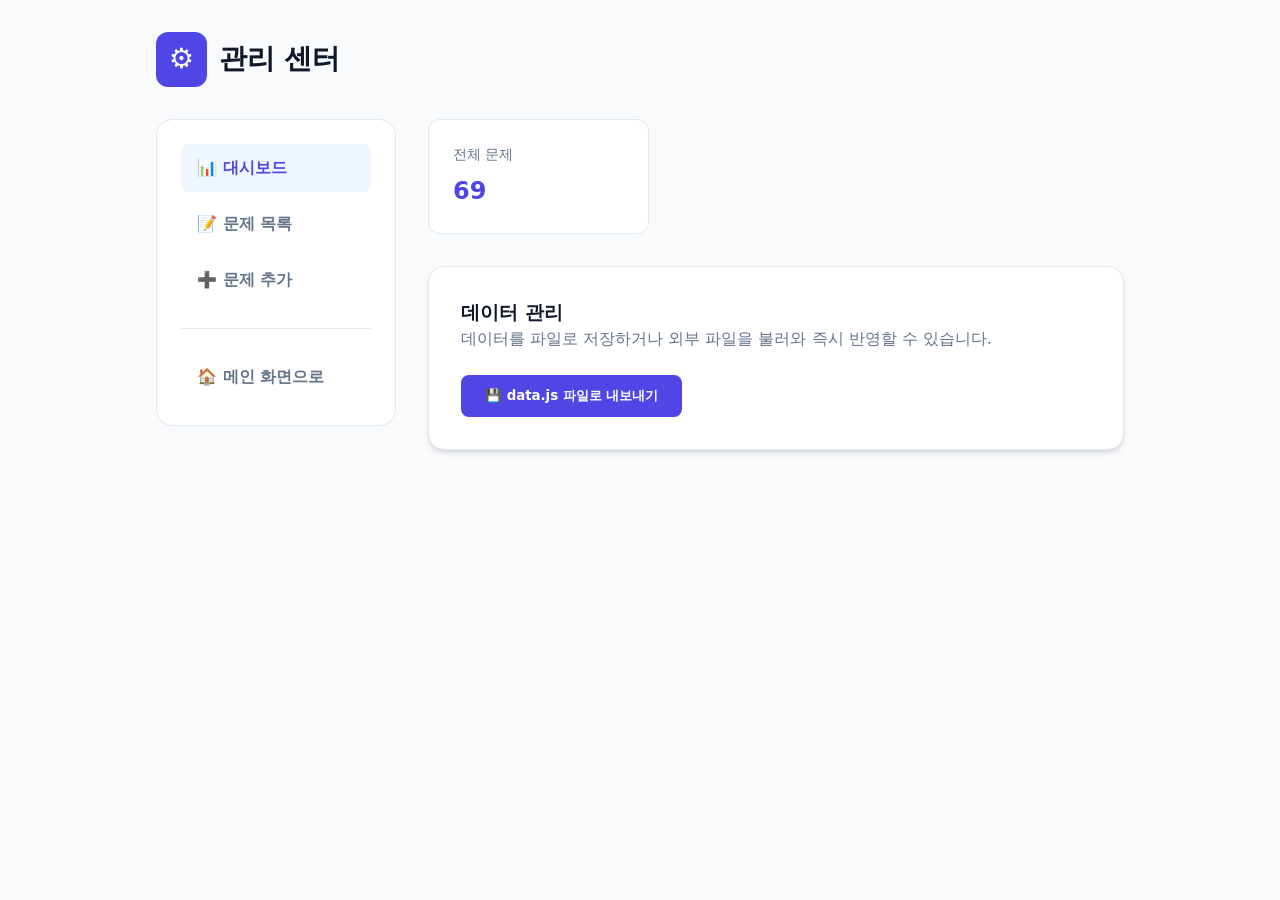
==== assets/pages/admin.html @ 3ff51e2a "버그 수정 및 onoff 기능" ====
<!DOCTYPE html>
<html lang="ko">
<head>
    <meta charset="UTF-8">
    <meta name="viewport" content="width=device-width, initial-scale=1.0">
    <title>관리 센터 - Smart Quiz</title>
    <link rel="stylesheet" href="../css/style.css">
</head>
<body>
    <div class="app-container">
        <header style="margin-bottom: 2rem;">
            <h1 style="font-size: 1.75rem; display: flex; align-items: center; gap: 0.75rem;">
                <span style="background: var(--primary); color: white; padding: 0.4rem 0.8rem; border-radius: 0.75rem;">⚙️</span>
                관리 센터
            </h1>
        </header>

        <div class="admin-layout">
            <aside class="admin-sidebar">
                <ul class="nav-menu">
                    <li class="nav-item active" onclick="switchTab(this, 'dashboard')">📊 대시보드</li>
                    <li class="nav-item" onclick="switchTab(this, 'list')">📝 문제 목록</li>
                    <li class="nav-item" onclick="switchTab(this, 'add')">➕ 문제 추가</li>
                </ul>
                <hr style="margin: 1.5rem 0; border: none; border-top: 1px solid var(--border-color);">
                <a href="../../index.html" class="nav-item">🏠 메인 화면으로</a>
            </aside>

            <main class="admin-content">
                <div id="dashboard" class="tab-content active">
                    <div class="stats-grid">
                        <div class="stat-widget">
                            <span class="label">전체 문제</span>
                            <span class="value" id="stat-total">0</span>
                        </div>
                    </div>
                    <div class="card">
                        <h3>데이터 관리</h3>
                        <p style="color: var(--text-muted); margin-bottom: 1.5rem;">데이터를 파일로 저장하거나 외부 파일을 불러와 즉시 반영할 수 있습니다.</p>
                        <div style="display: flex; gap: 10px; flex-wrap: wrap;">
                            <button onclick="downloadDataFile()" class="btn btn-primary">💾 data.js 파일로 내보내기</button>
                        </div>
                    </div>
                </div>

                <div id="list" class="tab-content">
                    <div class="card">
                        <div style="display: flex; justify-content: space-between; align-items: center; margin-bottom: 1.5rem;">
                            <h3>문제 목록</h3>
                            <span id="list-count" style="font-size: 0.875rem; color: var(--text-muted);">0개</span>
                        </div>
                        <div id="questions-list"></div>
                    </div>
                </div>

                <div id="add" class="tab-content">
                    <div class="card">
                        <h3 id="form-title">새 문제 등록</h3>
                        <form id="add-form" style="margin-top: 1.5rem; display: flex; flex-direction: column; gap: 1.25rem;">
                            <div class="form-group">
                                <label>문제 유형</label>
                                <div class="type-selector">
                                    <button type="button" class="type-btn active" onclick="setQuestionType(this, 'multiple')">객관식</button>
                                    <button type="button" class="type-btn" onclick="setQuestionType(this, 'short')">단답형</button>
                                </div>
                            </div>
                            <div class="form-group">
                                <label>과목 분류</label>
                                <div id="category-badge-list" style="display: flex; flex-wrap: wrap; gap: 6px; margin-top: 0.5rem; margin-bottom: 0.25rem;"></div>
                                <input type="text" id="category" required placeholder="과목명을 입력하세요" list="category-suggestions">
                                <datalist id="category-suggestions"></datalist>
                            </div>
                            <div class="form-group">
                                <label>질문 내용</label>
                                <input type="text" id="question" required placeholder="질문을 입력하세요">
                            </div>

                            <div id="multiple-choice-area">
                                <div class="form-group">
                                    <label style="display: flex; justify-content: space-between;">
                                        보기 구성
                                        <button type="button" class="btn-icon" onclick="addOptionField()">+ 추가</button>
                                    </label>
                                    <div id="options-container" style="margin-top: 0.5rem;"></div>
                                </div>
                                <div class="form-group">
                                    <label>정답 선택</label>
                                    <select id="multiple-answer"></select>
                                </div>
                            </div>

                            <div id="short-answer-area" style="display: none;">
                                <div class="form-group">
                                    <label>정답 입력 (여러 정답 가능 시 쉼표(,)로 구분)</label>
                                    <input type="text" id="short-answer" placeholder="예: CPU, 중앙처리장치">
                                </div>
                            </div>

                            <div style="display: flex; gap: 10px;">
                                <button type="submit" class="btn btn-primary" style="flex: 1;">데이터베이스에 저장 (임시)</button>
                                <button type="button" id="cancel-btn" class="btn btn-outline" style="display: none;" onclick="cancelEdit()">취소</button>
                            </div>
                        </form>
                    </div>
                </div>
            </main>
        </div>
    </div>

    <script src="../../data.js"></script>
    <script src="../js/admin.js"></script>
</body>
</html>
---- assets/css/style.css ----
:root {
    --primary: #4f46e5;
    --primary-hover: #4338ca;
    --secondary: #64748b;
    --bg-main: #f8fafc;
    --bg-card: #ffffff;
    --text-main: #1e293b;
    --text-muted: #64748b;
    --accent-success: #10b981;
    --accent-error: #ef4444;
    --border-color: #e2e8f0;
    --shadow: 0 4px 6px -1px rgb(0 0 0 / 0.1), 0 2px 4px -2px rgb(0 0 0 / 0.1);
    --shadow-lg: 0 10px 15px -3px rgb(0 0 0 / 0.1), 0 4px 6px -4px rgb(0 0 0 / 0.1);
}

* {
    margin: 0;
    padding: 0;
    box-sizing: border-box;
}

body {
    background-color: var(--bg-main);
    color: var(--text-main);
    font-family: 'Pretendard', -apple-system, BlinkMacSystemFont, system-ui, Roboto, sans-serif;
    line-height: 1.5;
}

/* Container */
.app-container {
    max-width: 1000px;
    margin: 2rem auto;
    padding: 0 1rem;
}

/* Header */
.app-header {
    display: flex;
    justify-content: space-between;
    align-items: center;
    margin-bottom: 3rem;
}

.app-header h1 {
    font-size: 2rem;
    color: var(--primary);
}

.screen-header {
    display: flex;
    justify-content: space-between;
    align-items: flex-end;
    margin-bottom: 1.5rem;
}

/* Card Design */
.card {
    background: var(--bg-card);
    border-radius: 1rem;
    border: 1px solid var(--border-color);
    box-shadow: var(--shadow);
    padding: 2rem;
    margin-bottom: 1.5rem;
}

/* Typography */
h1, h2, h3 {
    font-weight: 700;
    color: #0f172a;
}

/* Button System */
.btn {
    display: inline-flex;
    align-items: center;
    justify-content: center;
    padding: 0.75rem 1.5rem;
    border-radius: 0.5rem;
    font-weight: 600;
    cursor: pointer;
    transition: all 0.2s;
    border: none;
    font-family: inherit;
    gap: 0.5rem;
}

.btn-primary {
    background-color: var(--primary);
    color: white;
}

.btn-primary:hover {
    background-color: var(--primary-hover);
    transform: translateY(-1px);
}

.btn-outline {
    background: transparent;
    border: 1px solid var(--border-color);
    color: var(--secondary);
}

.btn-outline:hover {
    background: #f1f5f9;
}

/* Quiz Specific */
ul#options-list {
    list-style: none;
    margin: 1.5rem 0;
}

ul#options-list li {
    background: var(--bg-card);
    border: 1px solid var(--border-color);
    padding: 1.25rem;
    border-radius: 0.75rem;
    margin-bottom: 0.75rem;
    cursor: pointer;
    transition: all 0.2s;
    font-weight: 500;
}

ul#options-list li:hover {
    border-color: var(--primary);
    background-color: #f5f3ff;
}

ul#options-list li.selected {
    background-color: var(--primary);
    color: white;
    border-color: var(--primary);
}

/* Category Grid */
.category-grid {
    display: grid;
    grid-template-columns: repeat(auto-fill, minmax(280px, 1fr));
    gap: 1.5rem;
    margin-top: 2rem;
}

.category-card {
    background: white;
    padding: 1.5rem;
    border-radius: 1rem;
    border: 1px solid var(--border-color);
    cursor: pointer;
    transition: all 0.3s cubic-bezier(0.4, 0, 0.2, 1);
    position: relative;
    overflow: hidden;
}

.category-card:hover {
    transform: translateY(-4px);
    box-shadow: var(--shadow-lg);
    border-color: var(--primary);
}

.category-card h3 {
    margin-bottom: 0.5rem;
    font-size: 1.25rem;
}

.category-card .stats {
    font-size: 0.875rem;
    color: var(--text-muted);
}

.category-card::after {
    content: '→';
    position: absolute;
    right: 1.5rem;
    bottom: 1.5rem;
    font-size: 1.5rem;
    color: var(--primary);
    opacity: 0.3;
}

/* Result & Review */
.review-item {
    padding: 1.5rem;
    background: #f8fafc;
    border-radius: 0.75rem;
    margin-bottom: 1rem;
}

.wrong-answer { color: var(--accent-error); font-weight: 600; }
.correct-answer { color: var(--accent-success); font-weight: 600; }

/* Admin Dashboard Layout */
.admin-layout {
    display: flex;
    gap: 2rem;
    min-height: 80vh;
}

.admin-sidebar {
    width: 240px;
    flex-shrink: 0;
    background: #fff;
    border-radius: 1rem;
    border: 1px solid var(--border-color);
    padding: 1.5rem;
    height: fit-content;
    position: sticky;
    top: 2rem;
}

.admin-content {
    flex-grow: 1;
}

.nav-menu {
    list-style: none;
    display: flex;
    flex-direction: column;
    gap: 0.5rem;
}

.nav-item {
    padding: 0.75rem 1rem;
    border-radius: 0.5rem;
    cursor: pointer;
    font-weight: 600;
    color: var(--secondary);
    transition: all 0.2s;
    text-decoration: none;
    display: block;
}

.nav-item:hover, .nav-item.active {
    background-color: #eff6ff;
    color: var(--primary);
}

.tab-content {
    display: none;
}

.tab-content.active {
    display: block;
}

.stats-grid {
    display: grid;
    grid-template-columns: repeat(3, 1fr);
    gap: 1rem;
    margin-bottom: 2rem;
}

.stat-widget {
    background: white;
    padding: 1.5rem;
    border-radius: 0.75rem;
    border: 1px solid var(--border-color);
}

.stat-widget .label {
    display: block;
    color: var(--text-muted);
    font-size: 0.875rem;
    margin-bottom: 0.5rem;
}

.stat-widget .value {
    display: block;
    font-size: 1.5rem;
    font-weight: 700;
    color: var(--primary);
}

/* Form Styles */
.form-group {
    display: flex;
    flex-direction: column;
    gap: 0.5rem;
}

.form-group input, .form-group select {
    border: 1px solid var(--border-color);
    width: 100%;
    padding: 0.75rem;
    border-radius: 0.5rem;
    font-family: inherit;
}

/* Question List Items */
.q-card {
    border-bottom: 1px solid var(--border-color);
    padding: 1.5rem 0;
    display: flex;
    justify-content: space-between;
    align-items: flex-start;
}

.q-card:last-child {
    border: none;
}

/* Category Suggestions */
.category-suggestion {
    cursor: pointer;
    background: #f1f5f9;
    padding: 2px 8px;
    border-radius: 4px;
    font-size: 0.75rem;
    color: var(--primary);
    border: 1px solid var(--border-color);
    transition: all 0.2s;
}

.category-suggestion:hover {
    background: var(--primary);
    color: white;
}

/* Short Answer Input */
.short-answer-input {
    width: 100%;
    padding: 1rem;
    border: 2px solid var(--border-color);
    border-radius: 0.75rem;
    font-size: 1.1rem;
    margin: 1.5rem 0;
    font-family: inherit;
    transition: border-color 0.2s;
}

.short-answer-input:focus {
    outline: none;
    border-color: var(--primary);
}

/* Admin Dynamic Options */
.option-input-group {
    display: flex;
    align-items: center;
    gap: 0.5rem;
    margin-bottom: 0.5rem;
}

.option-input-group input {
    margin-top: 0 !important;
}

.btn-icon {
    padding: 0.5rem;
    background: #f1f5f9;
    border-radius: 0.4rem;
    cursor: pointer;
    font-size: 0.8rem;
    border: 1px solid var(--border-color);
}

.btn-icon:hover {
    background: #e2e8f0;
}

.type-selector {
    display: flex;
    gap: 10px;
    margin-top: 0.5rem;
}

.type-btn {
    flex: 1;
    padding: 0.6rem;
    border: 1px solid var(--border-color);
    background: white;
    border-radius: 0.5rem;
    cursor: pointer;
    font-weight: 600;
}

.type-btn.active {
    background: var(--primary);
    color: white;
    border-color: var(--primary);
}
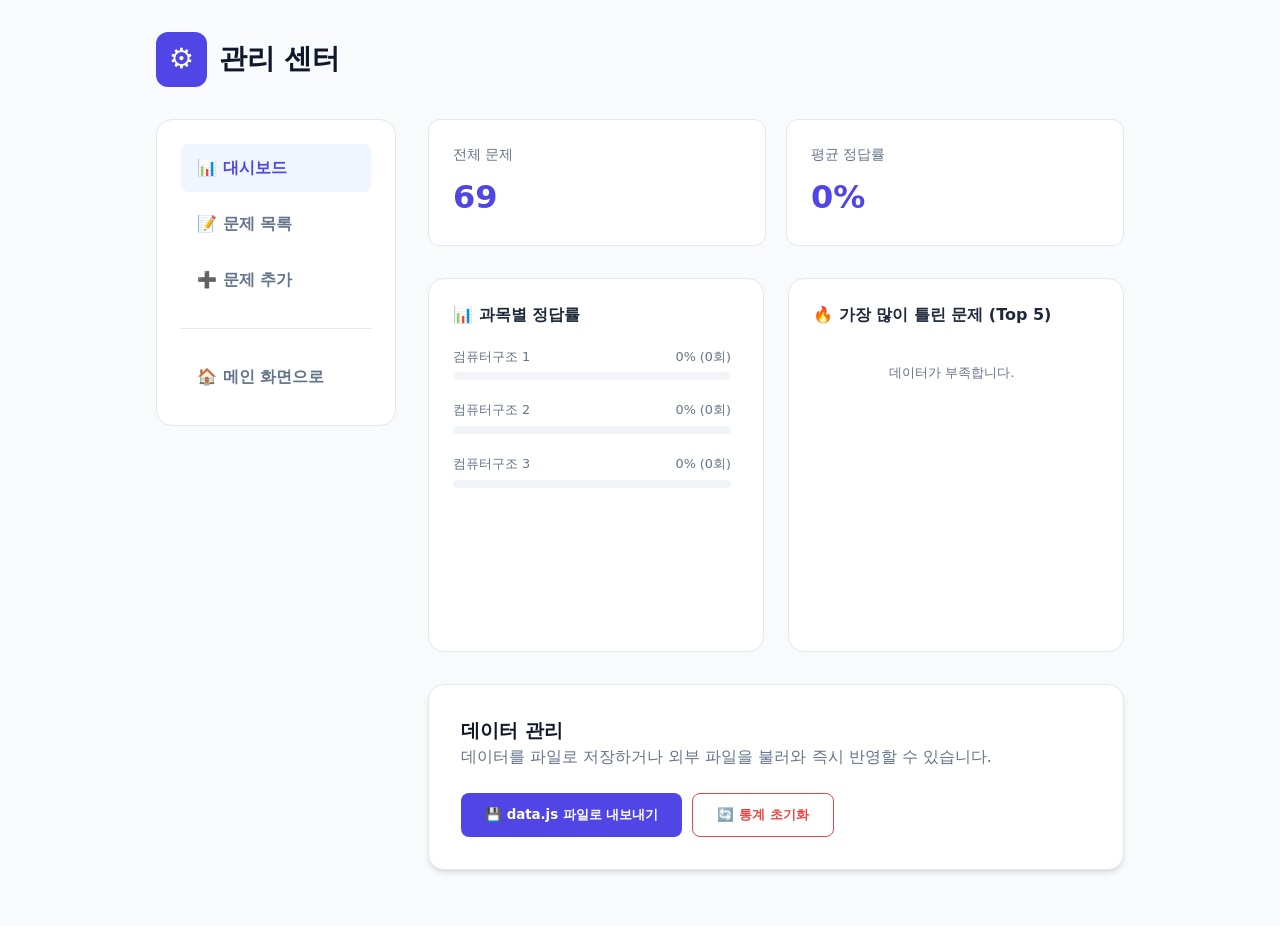
==== commit 217b1652: "ui 2차 추가" ====
--- a/assets/pages/admin.html
+++ b/assets/pages/admin.html
@@ -33,12 +33,31 @@
                             <span class="label">전체 문제</span>
                             <span class="value" id="stat-total">0</span>
                         </div>
+                        <div class="stat-widget">
+                            <span class="label">평균 정답률</span>
+                            <div class="stat-summary">
+                                <span class="large" id="stat-avg-accuracy">0%</span>
+                            </div>
+                        </div>
                     </div>
+
+                    <div class="viz-container">
+                        <div class="viz-card">
+                            <h4>📊 과목별 정답률</h4>
+                            <div id="category-chart" class="chart-container"></div>
+                        </div>
+                        <div class="viz-card">
+                            <h4>🔥 가장 많이 틀린 문제 (Top 5)</h4>
+                            <div id="difficult-questions-chart" class="chart-container"></div>
+                        </div>
+                    </div>
+
                     <div class="card">
                         <h3>데이터 관리</h3>
                         <p style="color: var(--text-muted); margin-bottom: 1.5rem;">데이터를 파일로 저장하거나 외부 파일을 불러와 즉시 반영할 수 있습니다.</p>
                         <div style="display: flex; gap: 10px; flex-wrap: wrap;">
                             <button onclick="downloadDataFile()" class="btn btn-primary">💾 data.js 파일로 내보내기</button>
+                            <button onclick="resetStats()" class="btn btn-outline" style="color: var(--accent-error); border-color: var(--accent-error);">🔄 통계 초기화</button>
                         </div>
                     </div>
                 </div>
--- a/assets/css/style.css
+++ b/assets/css/style.css
@@ -24,6 +24,7 @@
     color: var(--text-main);
     font-family: 'Pretendard', -apple-system, BlinkMacSystemFont, system-ui, Roboto, sans-serif;
     line-height: 1.5;
+    scrollbar-gutter: stable; /* 스크롤바 출현 시 화면 밀림 방지 */
 }
 
 /* Container */
@@ -209,6 +210,7 @@
 
 .admin-content {
     flex-grow: 1;
+    min-height: 600px; /* 탭 전환 시 높이 점프 방지 */
 }
 
 .nav-menu {
@@ -236,16 +238,26 @@
 
 .tab-content {
     display: none;
+    opacity: 0;
+    transform: translateY(10px);
 }
 
 .tab-content.active {
     display: block;
+    animation: tabFadeIn 0.4s ease forwards;
+}
+
+@keyframes tabFadeIn {
+    to { 
+        opacity: 1; 
+        transform: translateY(0); 
+    }
 }
 
 .stats-grid {
     display: grid;
-    grid-template-columns: repeat(3, 1fr);
-    gap: 1rem;
+    grid-template-columns: repeat(auto-fit, minmax(200px, 1fr));
+    gap: 1.25rem;
     margin-bottom: 2rem;
 }
 
@@ -265,8 +277,8 @@
 
 .stat-widget .value {
     display: block;
-    font-size: 1.5rem;
-    font-weight: 700;
+    font-size: 2rem;
+    font-weight: 800;
     color: var(--primary);
 }
 
@@ -286,12 +298,157 @@
 }
 
 /* Question List Items */
+/* Toggle Switch Styles */
+.switch {
+    position: relative;
+    display: inline-block;
+    width: 34px;
+    height: 20px;
+    flex-shrink: 0;
+}
+
+.switch input {
+    opacity: 0;
+    width: 0;
+    height: 0;
+}
+
+.slider {
+    position: absolute;
+    cursor: pointer;
+    top: 0;
+    left: 0;
+    right: 0;
+    bottom: 0;
+    background-color: #ccc;
+    transition: background-color 0.3s cubic-bezier(0.4, 0, 0.2, 1);
+    border-radius: 20px;
+}
+
+.slider:before {
+    position: absolute;
+    content: "";
+    height: 14px;
+    width: 14px;
+    left: 3px;
+    bottom: 3px;
+    background-color: white;
+    transition: transform 0.3s cubic-bezier(0.4, 0, 0.2, 1);
+    border-radius: 50%;
+}
+
+input:checked + .slider {
+    background-color: var(--primary);
+}
+
+input:checked + .slider:before {
+    transform: translateX(14px);
+}
+
+/* Management Menu Styles */
+.manage-controls {
+    display: flex;
+    background: #f8fafc;
+    border: 1px solid var(--border-color);
+    border-radius: 0.5rem;
+    gap: 0.5rem;
+    flex-wrap: wrap;
+    
+    /* Animation Properties */
+    max-height: 0;
+    opacity: 0;
+    overflow: hidden;
+    padding: 0 0.75rem; /* Vertical padding is controlled by max-height */
+    margin-top: 0;
+    transition: max-height 0.3s ease, opacity 0.3s ease, margin-top 0.3s ease, padding 0.3s ease;
+}
+
+.manage-controls.active {
+    max-height: 200px;
+    opacity: 1;
+    margin-top: 0.5rem;
+    padding: 0.75rem;
+}
+
 .q-card {
     border-bottom: 1px solid var(--border-color);
     padding: 1.5rem 0;
     display: flex;
+    flex-direction: column;
+    transition: opacity 0.3s ease;
+}
+
+.q-main-row {
+    display: flex;
     justify-content: space-between;
-    align-items: flex-start;
+    align-items: center;
+    width: 100%;
+    gap: 1rem;
+}
+
+.q-main-row > div:first-child {
+    min-width: 0;
+    flex: 1;
+    display: flex;
+    align-items: center;
+    gap: 12px;
+}
+
+.q-main-row p {
+    word-break: keep-all;
+    overflow-wrap: break-word;
+    min-width: 0;
+}
+
+.q-main-row button {
+    flex-shrink: 0;
+}
+
+/* Category Accordion Styles */
+.category-header {
+    display: flex;
+    align-items: center;
+    justify-content: space-between;
+    margin-bottom: 0.5rem;
+    border-bottom: 2px solid var(--primary);
+    padding-bottom: 8px;
+    cursor: pointer;
+    user-select: none;
+    transition: background-color 0.2s;
+    border-radius: 0.5rem 0.5rem 0 0;
+}
+
+.category-header:hover {
+    background-color: #f1f5f9;
+}
+
+.category-title-area {
+    display: flex;
+    align-items: center;
+    gap: 10px;
+    flex: 1;
+}
+
+.category-toggle-icon {
+    font-size: 0.8rem;
+    transition: transform 0.3s cubic-bezier(0.4, 0, 0.2, 1);
+    color: var(--primary);
+}
+
+.category-toggle-icon.collapsed {
+    transform: rotate(-90deg);
+}
+
+.category-questions-container {
+    overflow: hidden;
+    max-height: 5000px; /* Large enough value */
+    transition: max-height 0.4s cubic-bezier(0.4, 0, 0.2, 1), opacity 0.3s ease;
+    opacity: 1;
+}
+
+.category-questions-container.collapsed {
+    max-height: 0;
+    opacity: 0;
 }
 
 .q-card:last-child {
@@ -377,4 +534,92 @@
     background: var(--primary);
     color: white;
     border-color: var(--primary);
+}
+
+/* Visualization Styles */
+.viz-container {
+    display: grid;
+    grid-template-columns: repeat(auto-fit, minmax(300px, 1fr));
+    gap: 1.5rem;
+    margin-bottom: 2rem;
+}
+
+.viz-card {
+    background: white;
+    padding: 1.5rem;
+    border-radius: 1rem;
+    border: 1px solid var(--border-color);
+    display: flex;
+    flex-direction: column;
+}
+
+.viz-card h4 {
+    margin-bottom: 1.25rem;
+    font-size: 1rem;
+    color: var(--text-main);
+    flex-shrink: 0;
+}
+
+.chart-container {
+    height: 280px; /* 고정 높이 */
+    overflow-y: auto;
+    padding-right: 8px;
+}
+
+/* 스크롤바 디자인 */
+.chart-container::-webkit-scrollbar {
+    width: 5px;
+}
+.chart-container::-webkit-scrollbar-track {
+    background: #f1f5f9;
+}
+.chart-container::-webkit-scrollbar-thumb {
+    background: #cbd5e1;
+    border-radius: 10px;
+}
+
+.chart-row {
+    margin-bottom: 1.25rem;
+}
+
+.chart-label {
+    display: flex;
+    justify-content: space-between;
+    font-size: 0.8rem;
+    margin-bottom: 0.4rem;
+    color: var(--text-muted);
+}
+
+.chart-bar-bg {
+    background: #f1f5f9;
+    height: 8px;
+    border-radius: 4px;
+    overflow: hidden;
+}
+
+.chart-bar-fill {
+    height: 100%;
+    background: var(--primary);
+    border-radius: 4px;
+    transition: width 0.6s cubic-bezier(0.4, 0, 0.2, 1);
+}
+
+.chart-bar-fill.warning {
+    background: var(--accent-error);
+}
+
+.chart-bar-fill.success {
+    background: var(--accent-success);
+}
+
+.stat-summary {
+    display: flex;
+    align-items: baseline;
+    gap: 0.5rem;
+}
+
+.stat-summary .large {
+    font-size: 2rem;
+    font-weight: 800;
+    color: var(--primary);
 }
